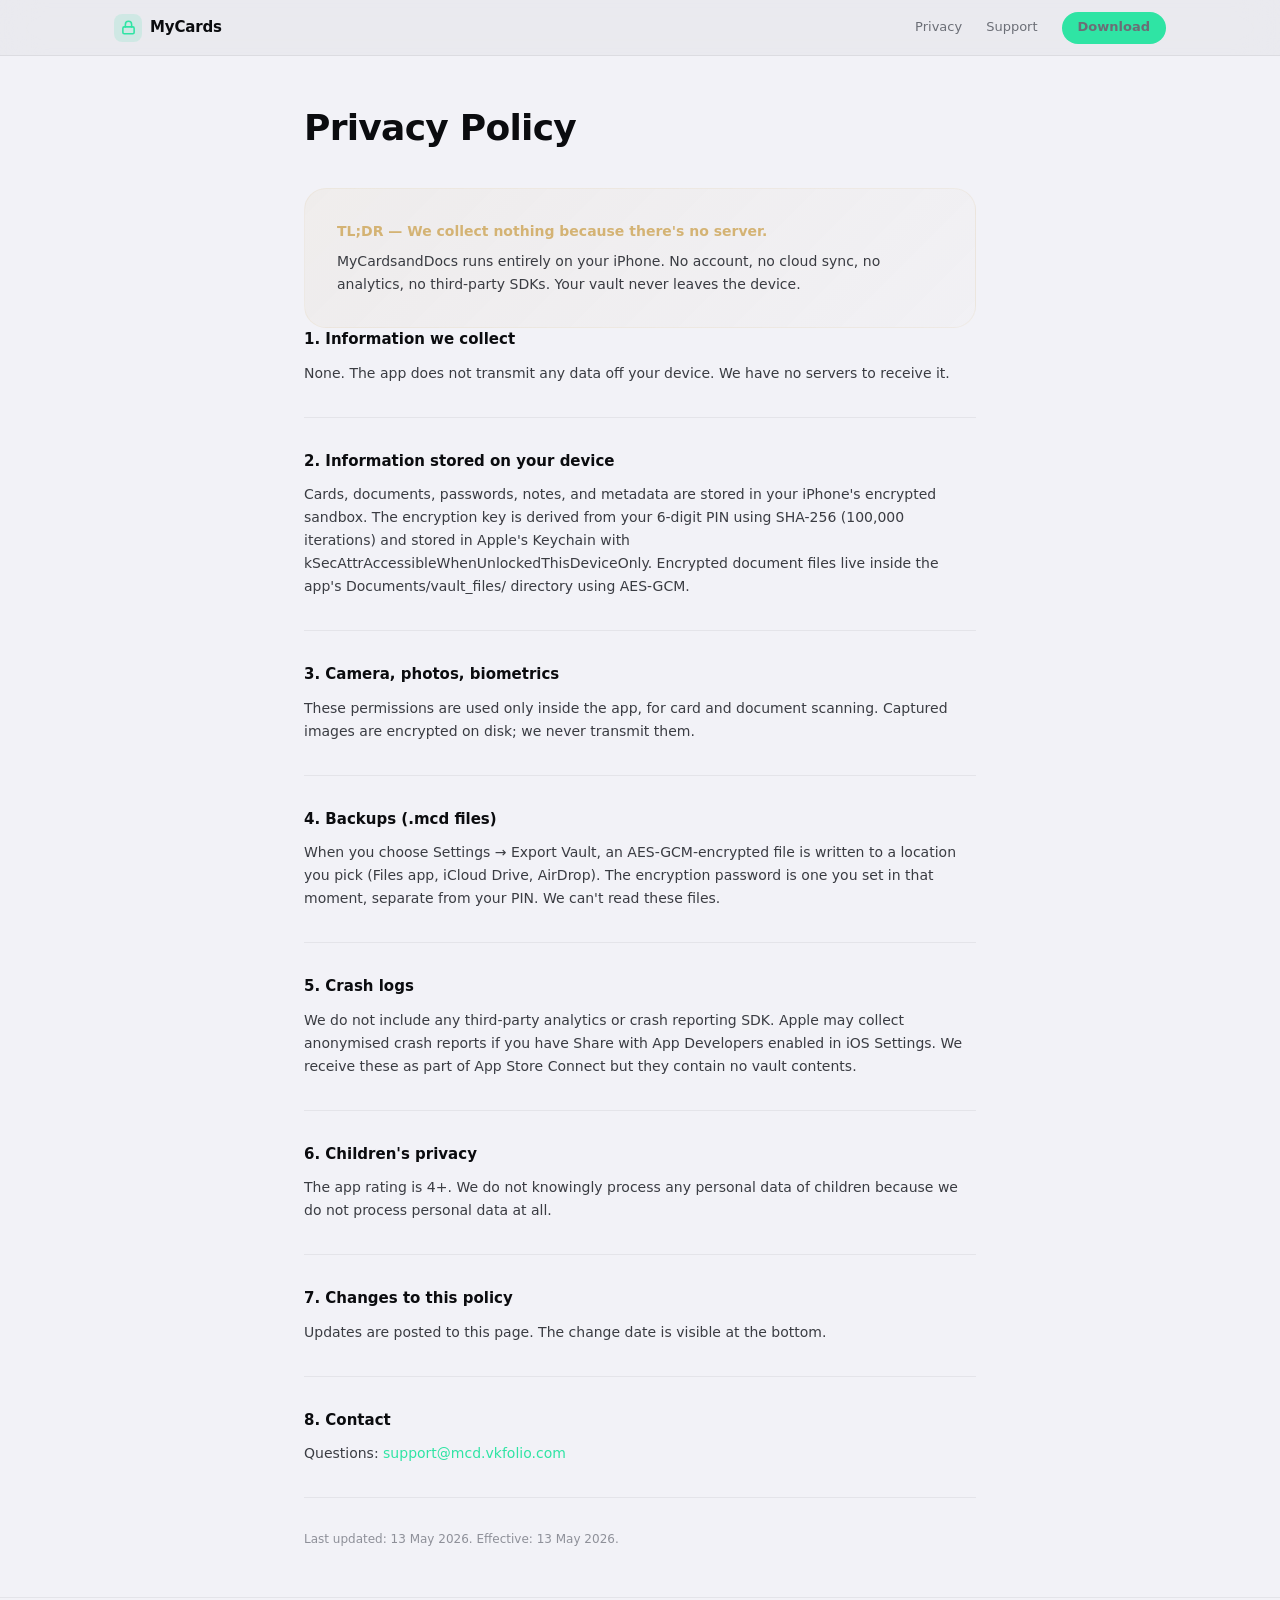
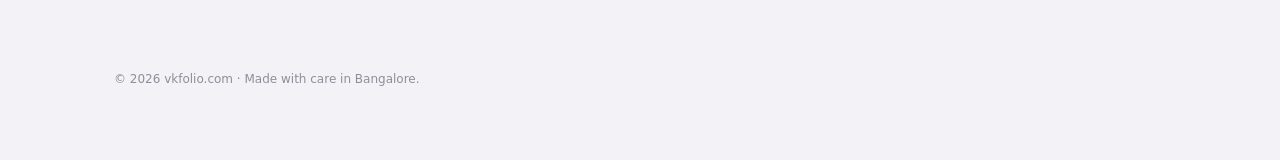
==== privacy.html @ 216500b8 "init" ====
<!DOCTYPE html>
<html lang="en">
<head>
  <meta charset="UTF-8">
  <meta name="viewport" content="width=device-width, initial-scale=1.0">
  <title>Privacy Policy — MyCardsandDocs</title>
  <meta name="description" content="We collect nothing because there's no server. MyCardsandDocs runs entirely on your iPhone.">
  <link rel="icon" href="img/apple-touch-icon.png">
  <link rel="apple-touch-icon" href="img/apple-touch-icon.png">
  <link rel="stylesheet" href="style.css">
</head>
<body>

  <!-- Navbar -->
  <nav class="navbar scrolled">
    <div class="container">
      <a href="/" class="nav-logo">
        <span class="icon"><svg viewBox="0 0 24 24" fill="none" stroke="currentColor" stroke-width="2.5" stroke-linecap="round" stroke-linejoin="round"><rect x="3" y="11" width="18" height="11" rx="2" ry="2"></rect><path d="M7 11V7a5 5 0 0 1 10 0v4"></path></svg></span>
        MyCards
      </a>
      <div class="nav-links">
        <a href="/privacy">Privacy</a>
        <a href="/support">Support</a>
        <a href="https://apps.apple.com/us/app/mycardsanddocs/id6746961420" target="_blank" rel="noopener noreferrer" class="nav-cta">Download</a>
      </div>
      <button class="hamburger" onclick="document.querySelector('.nav-overlay').classList.toggle('open')" aria-label="Menu">
        <svg viewBox="0 0 24 24" fill="none" stroke="currentColor" stroke-width="2"><path d="M3 12h18M3 6h18M3 18h18"></path></svg>
      </button>
    </div>
  </nav>

  <div class="nav-overlay">
    <button class="close" onclick="document.querySelector('.nav-overlay').classList.remove('open')" aria-label="Close">
      <svg viewBox="0 0 24 24" fill="none" stroke="currentColor" stroke-width="2"><path d="M18 6L6 18M6 6l12 12"></path></svg>
    </button>
    <a href="/" onclick="document.querySelector('.nav-overlay').classList.remove('open')">Home</a>
    <a href="/privacy" onclick="document.querySelector('.nav-overlay').classList.remove('open')">Privacy</a>
    <a href="/support" onclick="document.querySelector('.nav-overlay').classList.remove('open')">Support</a>
    <a href="/terms" onclick="document.querySelector('.nav-overlay').classList.remove('open')">Terms</a>
    <a href="https://apps.apple.com/us/app/mycardsanddocs/id6746961420" target="_blank" rel="noopener noreferrer" class="nav-cta">Download on the App Store</a>
  </div>

  <main>
    <div class="container container-narrow">
      <div class="page-header">
        <h1 class="reveal">Privacy Policy</h1>
      </div>

      <div class="panel-gold reveal">
        <p style="font-size:14px;font-weight:600;color:var(--gold);margin-bottom:8px">TL;DR — We collect nothing because there's no server.</p>
        <p style="font-size:14px;color:var(--ink-1);line-height:1.6">MyCardsandDocs runs entirely on your iPhone. No account, no cloud sync, no analytics, no third-party SDKs. Your vault never leaves the device.</p>
      </div>

      <div class="page-section reveal">
        <h2>1. Information we collect</h2>
        <p>None. The app does not transmit any data off your device. We have no servers to receive it.</p>
      </div>

      <div class="page-section reveal">
        <h2>2. Information stored on your device</h2>
        <p>Cards, documents, passwords, notes, and metadata are stored in your iPhone's encrypted sandbox. The encryption key is derived from your 6-digit PIN using SHA-256 (100,000 iterations) and stored in Apple's Keychain with kSecAttrAccessibleWhenUnlockedThisDeviceOnly. Encrypted document files live inside the app's Documents/vault_files/ directory using AES-GCM.</p>
      </div>

      <div class="page-section reveal">
        <h2>3. Camera, photos, biometrics</h2>
        <p>These permissions are used only inside the app, for card and document scanning. Captured images are encrypted on disk; we never transmit them.</p>
      </div>

      <div class="page-section reveal">
        <h2>4. Backups (.mcd files)</h2>
        <p>When you choose Settings → Export Vault, an AES-GCM-encrypted file is written to a location you pick (Files app, iCloud Drive, AirDrop). The encryption password is one you set in that moment, separate from your PIN. We can't read these files.</p>
      </div>

      <div class="page-section reveal">
        <h2>5. Crash logs</h2>
        <p>We do not include any third-party analytics or crash reporting SDK. Apple may collect anonymised crash reports if you have Share with App Developers enabled in iOS Settings. We receive these as part of App Store Connect but they contain no vault contents.</p>
      </div>

      <div class="page-section reveal">
        <h2>6. Children's privacy</h2>
        <p>The app rating is 4+. We do not knowingly process any personal data of children because we do not process personal data at all.</p>
      </div>

      <div class="page-section reveal">
        <h2>7. Changes to this policy</h2>
        <p>Updates are posted to this page. The change date is visible at the bottom.</p>
      </div>

      <div class="page-section reveal">
        <h2>8. Contact</h2>
        <p>Questions: <a href="mailto:support@mcd.vkfolio.com" style="color:var(--accent)">support@mcd.vkfolio.com</a></p>
      </div>

      <p class="page-date reveal">Last updated: 13 May 2026. Effective: 13 May 2026.</p>
    </div>
  </main>

  <footer class="site-footer" style="margin-top:48px">
    <div class="container">
      <div class="footer-bottom" style="border:none;margin:0;padding:24px 0">
        <p>&copy; 2026 vkfolio.com &middot; Made with care in Bangalore.</p>
      </div>
    </div>
  </footer>

  <script>
    const observer = new IntersectionObserver(function(entries) {
      entries.forEach(function(entry) {
        if (entry.isIntersecting) { entry.target.classList.add('visible'); observer.unobserve(entry.target); }
      });
    }, { threshold: 0.1 });
    document.querySelectorAll('.reveal').forEach(function(el) { observer.observe(el); });
  </script>
</body>
</html>
---- style.css ----
/* ============================================
   MyCardsandDocs — Static Site Stylesheet
   ============================================ */

/* --- CSS Variables --- */
:root {
  --bg-0: #07080B;
  --bg-1: #0E1014;
  --bg-2: #16181F;
  --line: rgba(255,255,255,0.06);
  --line-strong: rgba(255,255,255,0.10);
  --ink-0: #F5F6F7;
  --ink-1: #C9CBD1;
  --ink-2: #8A8D96;
  --ink-3: #5B5E66;
  --accent: #2FE4A4;
  --accent-deep: #0B8C66;
  --accent-soft: rgba(47,228,164,0.14);
  --gold: #D4B374;
  --plum: #8B5CF6;
  --ruby: #F26D6D;
  --steel: #6B8AFF;
  --space-xs: 4px;
  --space-sm: 8px;
  --space-md: 12px;
  --space-lg: 16px;
  --space-xl: 20px;
  --space-xxl: 32px;
  --space-xxxl: 64px;
  --font: -apple-system, "SF Pro Display", "Inter", system-ui, sans-serif;
  --radius-pill: 9999px;
  --radius-card: 22px;
  --radius-sm: 12px;
}

@media (prefers-color-scheme: light) {
  :root {
    --bg-0: #F2F2F7;
    --bg-1: #FFFFFF;
    --bg-2: #E8E8ED;
    --ink-0: #0B0C0F;
    --ink-1: #3A3C42;
    --ink-2: #6B6E76;
    --ink-3: #8E9099;
    --line: rgba(0,0,0,0.06);
    --line-strong: rgba(0,0,0,0.10);
  }
}

/* --- Reset & Base --- */
*, *::before, *::after { box-sizing: border-box; margin: 0; }
html { -webkit-font-smoothing: antialiased; -moz-osx-font-smoothing: grayscale; scroll-behavior: smooth; }
body { font-family: var(--font); background: var(--bg-0); color: var(--ink-1); line-height: 1.55; font-size: 15px; }
a { color: inherit; text-decoration: none; }
img { max-width: 100%; height: auto; display: block; }
ul { list-style: none; padding: 0; }
::selection { background: var(--accent-soft); color: var(--accent); }
:focus-visible { outline: 2px solid var(--accent); outline-offset: 2px; }

/* --- Layout --- */
.container { width: 100%; max-width: 1100px; margin: 0 auto; padding: 0 24px; }
.container-narrow { max-width: 720px; }

/* --- Components: Panel --- */
.panel {
  background: linear-gradient(135deg, rgba(255,255,255,0.04), rgba(255,255,255,0.01));
  border: 1px solid var(--line);
  backdrop-filter: blur(20px); -webkit-backdrop-filter: blur(20px);
  border-radius: var(--radius-card); padding: var(--space-xxl);
}
.panel-gold {
  background: linear-gradient(135deg, rgba(212,179,116,0.08), rgba(212,179,116,0.02));
  border: 1px solid rgba(212,179,116,0.12); border-radius: var(--radius-card);
  padding: var(--space-xxl);
}
.panel-warn {
  background: linear-gradient(135deg, rgba(242,109,109,0.06), rgba(242,109,109,0.02));
  border: 1px solid rgba(242,109,109,0.12); border-radius: var(--radius-card);
  padding: var(--space-xxl);
}

/* --- Components: Trust chip --- */
.chip {
  display: inline-flex; align-items: center; gap: 6px;
  padding: 6px 14px; border-radius: var(--radius-pill);
  background: var(--bg-2); border: 1px solid var(--line);
  font-size: 12px; color: var(--ink-2); white-space: nowrap;
}
.chip svg { width: 14px; height: 14px; flex-shrink: 0; }

/* --- Components: Device frame --- */
.device-frame {
  border-radius: 38px; border: 1px solid var(--line-strong);
  overflow: hidden; position: relative;
  box-shadow: 0 0 80px rgba(47,228,164,0.10), 0 20px 40px rgba(0,0,0,0.4);
}

/* --- Navbar --- */
.navbar {
  position: fixed; top: 0; left: 0; right: 0; z-index: 70;
  height: 56px; display: flex; align-items: center;
  transition: background 0.3s, border-color 0.3s;
  border-bottom: 1px solid transparent;
}
.navbar.scrolled {
  background: color-mix(in srgb, var(--bg-2) 80%, transparent);
  backdrop-filter: blur(20px); -webkit-backdrop-filter: blur(20px);
  border-bottom-color: var(--line);
}
.navbar .container { display: flex; align-items: center; justify-content: space-between; }
.nav-logo { display: flex; align-items: center; gap: 8px; font-weight: 700; font-size: 15px; color: var(--ink-0); letter-spacing: -0.01em; }
.nav-logo .icon { width: 28px; height: 28px; border-radius: 8px; background: var(--accent-soft); display: flex; align-items: center; justify-content: center; }
.nav-logo .icon svg { width: 15px; height: 15px; color: var(--accent); }
.nav-links { display: flex; align-items: center; gap: 24px; }
.nav-links a { font-size: 13px; color: var(--ink-2); transition: color 0.2s; }
.nav-links a:hover { color: var(--ink-0); }
.nav-cta {
  display: inline-flex; align-items: center; height: 32px; padding: 0 16px;
  border-radius: var(--radius-pill); background: var(--accent); color: var(--bg-0);
  font-size: 12px; font-weight: 600; transition: filter 0.2s;
}
.nav-cta:hover { filter: brightness(1.1); }
.hamburger { display: none; background: none; border: none; color: var(--ink-1); cursor: pointer; padding: 4px; }
.hamburger svg { width: 22px; height: 22px; }

/* Mobile nav overlay */
.nav-overlay {
  display: none; position: fixed; inset: 0; z-index: 100;
  background: color-mix(in srgb, var(--bg-0) 95%, transparent);
  backdrop-filter: blur(20px); flex-direction: column;
  align-items: center; justify-content: center; gap: 32px;
}
.nav-overlay.open { display: flex; }
.nav-overlay a { font-size: 20px; color: var(--ink-0); font-weight: 500; }
.nav-overlay .nav-cta { height: 44px; padding: 0 28px; font-size: 14px; }
.nav-overlay .close { position: absolute; top: 16px; right: 20px; background: none; border: none; color: var(--ink-1); cursor: pointer; }
.nav-overlay .close svg { width: 24px; height: 24px; }

/* --- Hero --- */
.hero { padding-top: 100px; padding-bottom: 48px; }
.hero-grid { display: grid; grid-template-columns: 1fr 1fr; gap: 48px; align-items: center; }
.hero h1 { font-size: clamp(28px, 4vw, 46px); line-height: 1.1; letter-spacing: -0.02em; font-weight: 700; color: var(--ink-0); }
.hero p { margin-top: 16px; font-size: 16px; line-height: 1.6; max-width: 480px; }
.hero-actions { margin-top: 24px; display: flex; align-items: center; gap: 16px; flex-wrap: wrap; }
.hero-actions a.learn-more { font-size: 13px; color: var(--ink-2); transition: color 0.2s; }
.hero-actions a.learn-more:hover { color: var(--accent); }
.hero-trust { margin-top: 24px; display: flex; flex-wrap: wrap; gap: 8px; }
.hero-visual { display: flex; justify-content: center; position: relative; }
.hero-visual .glow {
  position: absolute; inset: -20px; border-radius: 50%;
  background: radial-gradient(circle, rgba(47,228,164,0.12) 0%, transparent 70%);
  pointer-events: none;
}
.hero-visual .device-frame { max-width: 280px; transform: rotate(4deg); }

/* --- Feature Grid --- */
.features { padding: 48px 0; }
.feature-grid { display: grid; grid-template-columns: repeat(3, 1fr); gap: 12px; }
.feature-grid .panel { transition: border-color 0.2s; }
.feature-grid .panel:hover { border-color: var(--line-strong); }
.feature-grid .icon { width: 32px; height: 32px; margin-bottom: 14px; display: flex; align-items: center; }
.feature-grid .icon svg { width: 28px; height: 28px; }
.feature-grid h3 { font-size: 14px; font-weight: 600; color: var(--ink-0); margin-bottom: 6px; }
.feature-grid p { font-size: 13px; color: var(--ink-2); line-height: 1.6; }

/* --- How Private --- */
.private { padding: 24px 0 48px; }
.private h2 { font-size: clamp(20px, 3vw, 28px); font-weight: 700; color: var(--ink-0); letter-spacing: -0.02em; margin-bottom: 20px; }
.private-grid { display: grid; grid-template-columns: 1fr 1fr; gap: 24px; }
.private-grid h4 { font-size: 11px; font-weight: 600; text-transform: uppercase; letter-spacing: 0.08em; margin-bottom: 10px; }
.private-grid h4.gold { color: var(--gold); }
.private-grid h4.emerald { color: var(--accent); }
.private-grid ul { display: flex; flex-direction: column; gap: 8px; }
.private-grid li { font-size: 13px; color: var(--ink-2); display: flex; gap: 8px; }
.private-grid li .check { color: var(--accent); flex-shrink: 0; }
.private .caption { margin-top: 16px; padding-top: 16px; border-top: 1px solid var(--line); font-size: 12px; color: var(--ink-3); }
.private .caption a { color: var(--accent); }
.private .caption a:hover { text-decoration: underline; }

/* --- Screenshot Carousel --- */
.carousel { padding: 24px 0 48px; }
.carousel h2 { font-size: clamp(20px, 3vw, 28px); font-weight: 700; color: var(--ink-0); letter-spacing: -0.02em; margin-bottom: 20px; }
.carousel-track {
  display: flex; gap: 16px; overflow-x: auto;
  scroll-snap-type: x mandatory; scroll-behavior: smooth;
  padding-bottom: 12px; scrollbar-width: none;
}
.carousel-track::-webkit-scrollbar { display: none; }
.carousel-item {
  flex-shrink: 0; width: 180px; scroll-snap-align: start;
  position: relative;
}
.carousel-item .glow-wrap { position: relative; }
.carousel-item .glow-wrap::before {
  content: ''; position: absolute; inset: -12px; border-radius: 50%;
  background: radial-gradient(circle, rgba(47,228,164,0.08) 0%, transparent 70%);
  pointer-events: none;
}
.carousel-item img { border-radius: 24px; border: 1px solid var(--line-strong); width: 100%; }
.carousel-item .cap { margin-top: 10px; }
.carousel-item .cap strong { display: block; font-size: 13px; font-weight: 600; color: var(--ink-0); }
.carousel-item .cap span { font-size: 12px; color: var(--ink-3); }

/* --- Why Exists --- */
.closer { padding: 24px 0 48px; }
.closer .panel { max-width: 680px; }
.closer p { font-size: 16px; line-height: 1.7; color: var(--ink-1); }

/* --- Footer --- */
.site-footer { border-top: 1px solid var(--line); margin-top: 32px; }
.site-footer .container { padding-top: 48px; padding-bottom: 48px; }
.footer-grid { display: grid; grid-template-columns: repeat(3, 1fr); gap: 32px; }
.footer-grid h4 { font-size: 13px; font-weight: 600; color: var(--ink-0); margin-bottom: 14px; }
.footer-grid li { margin-bottom: 8px; }
.footer-grid a, .footer-grid span { font-size: 13px; color: var(--ink-2); transition: color 0.2s; }
.footer-grid a:hover { color: var(--ink-0); }
.footer-grid a.emerald:hover { color: var(--accent); }
.footer-bottom { margin-top: 40px; padding-top: 20px; border-top: 1px solid var(--line); }
.footer-bottom p { font-size: 12px; color: var(--ink-3); }

/* --- Content Pages (Privacy/Support/Terms) --- */
.page-header { padding-top: 100px; padding-bottom: 32px; }
.page-header h1 { font-size: clamp(26px, 4vw, 36px); font-weight: 700; color: var(--ink-0); letter-spacing: -0.02em; }
.page-section { margin-bottom: 32px; padding-bottom: 32px; border-bottom: 1px solid var(--line); }
.page-section:last-child { border-bottom: none; }
.page-section h2 { font-size: 15px; font-weight: 600; color: var(--ink-0); margin-bottom: 10px; }
.page-section h3 { font-size: 14px; font-weight: 600; color: var(--ink-1); margin: 16px 0 8px; }
.page-section p, .page-section li { font-size: 14px; line-height: 1.65; color: var(--ink-1); }
.page-section ul { list-style: none; margin-top: 8px; }
.page-section ul li { position: relative; padding-left: 16px; margin-bottom: 6px; }
.page-section ul li::before { content: '\2022'; position: absolute; left: 0; color: var(--ink-3); }
.page-date { font-size: 12px; color: var(--ink-3); margin-top: 8px; }

/* --- FAQ Accordion (details/summary) --- */
details { border: 1px solid var(--line); border-radius: var(--radius-card); margin-bottom: 10px; overflow: hidden; }
details[open] { border-color: var(--line-strong); }
summary {
  display: flex; align-items: center; justify-content: space-between;
  padding: 16px 20px; cursor: pointer; font-size: 14px; font-weight: 500;
  color: var(--ink-0); list-style: none; user-select: none;
}
summary::-webkit-details-marker { display: none; }
summary .chevron { transition: transform 0.2s; color: var(--ink-3); flex-shrink: 0; }
details[open] summary .chevron { transform: rotate(180deg); }
details .faq-body { padding: 0 20px 16px; font-size: 14px; line-height: 1.65; color: var(--ink-1); border-top: 1px solid var(--line); padding-top: 12px; margin-top: 0; }

/* --- CTA Section --- */
.cta-section { padding: 48px 0; text-align: center; }
.cta-section h2 { font-size: clamp(20px, 3vw, 28px); font-weight: 700; color: var(--ink-0); letter-spacing: -0.02em; }
.cta-section p { font-size: 15px; color: var(--ink-2); margin-top: 8px; max-width: 440px; margin-left: auto; margin-right: auto; }
.cta-section .badge-wrap { margin-top: 20px; }

/* --- Tables --- */
table { width: 100%; border-collapse: collapse; margin-top: 12px; font-size: 13px; }
th, td { padding: 10px 12px; text-align: left; border: 1px solid var(--line); }
th { font-weight: 600; color: var(--ink-0); background: var(--bg-2); }
td { color: var(--ink-2); }
tr:nth-child(even) td { background: rgba(255,255,255,0.02); }

/* --- Animations (scroll reveal) --- */
.reveal { opacity: 0; transform: translateY(16px); transition: opacity 0.6s ease-out, transform 0.6s ease-out; }
.reveal.visible { opacity: 1; transform: translateY(0); }

/* --- Responsive --- */
@media (max-width: 768px) {
  .hero-grid { grid-template-columns: 1fr; text-align: center; }
  .hero-visual { order: -1; }
  .hero-visual .device-frame { max-width: 220px; }
  .hero-actions { justify-content: center; }
  .hero-trust { justify-content: center; }
  .feature-grid { grid-template-columns: 1fr; }
  .private-grid { grid-template-columns: 1fr; }
  .footer-grid { grid-template-columns: 1fr; gap: 24px; }
  .nav-links { display: none; }
  .hamburger { display: block; }
  .carousel-item { width: 160px; }
}

@media (prefers-reduced-motion: reduce) {
  .reveal { transition: none; opacity: 1; transform: none; }
  html { scroll-behavior: auto; }
}
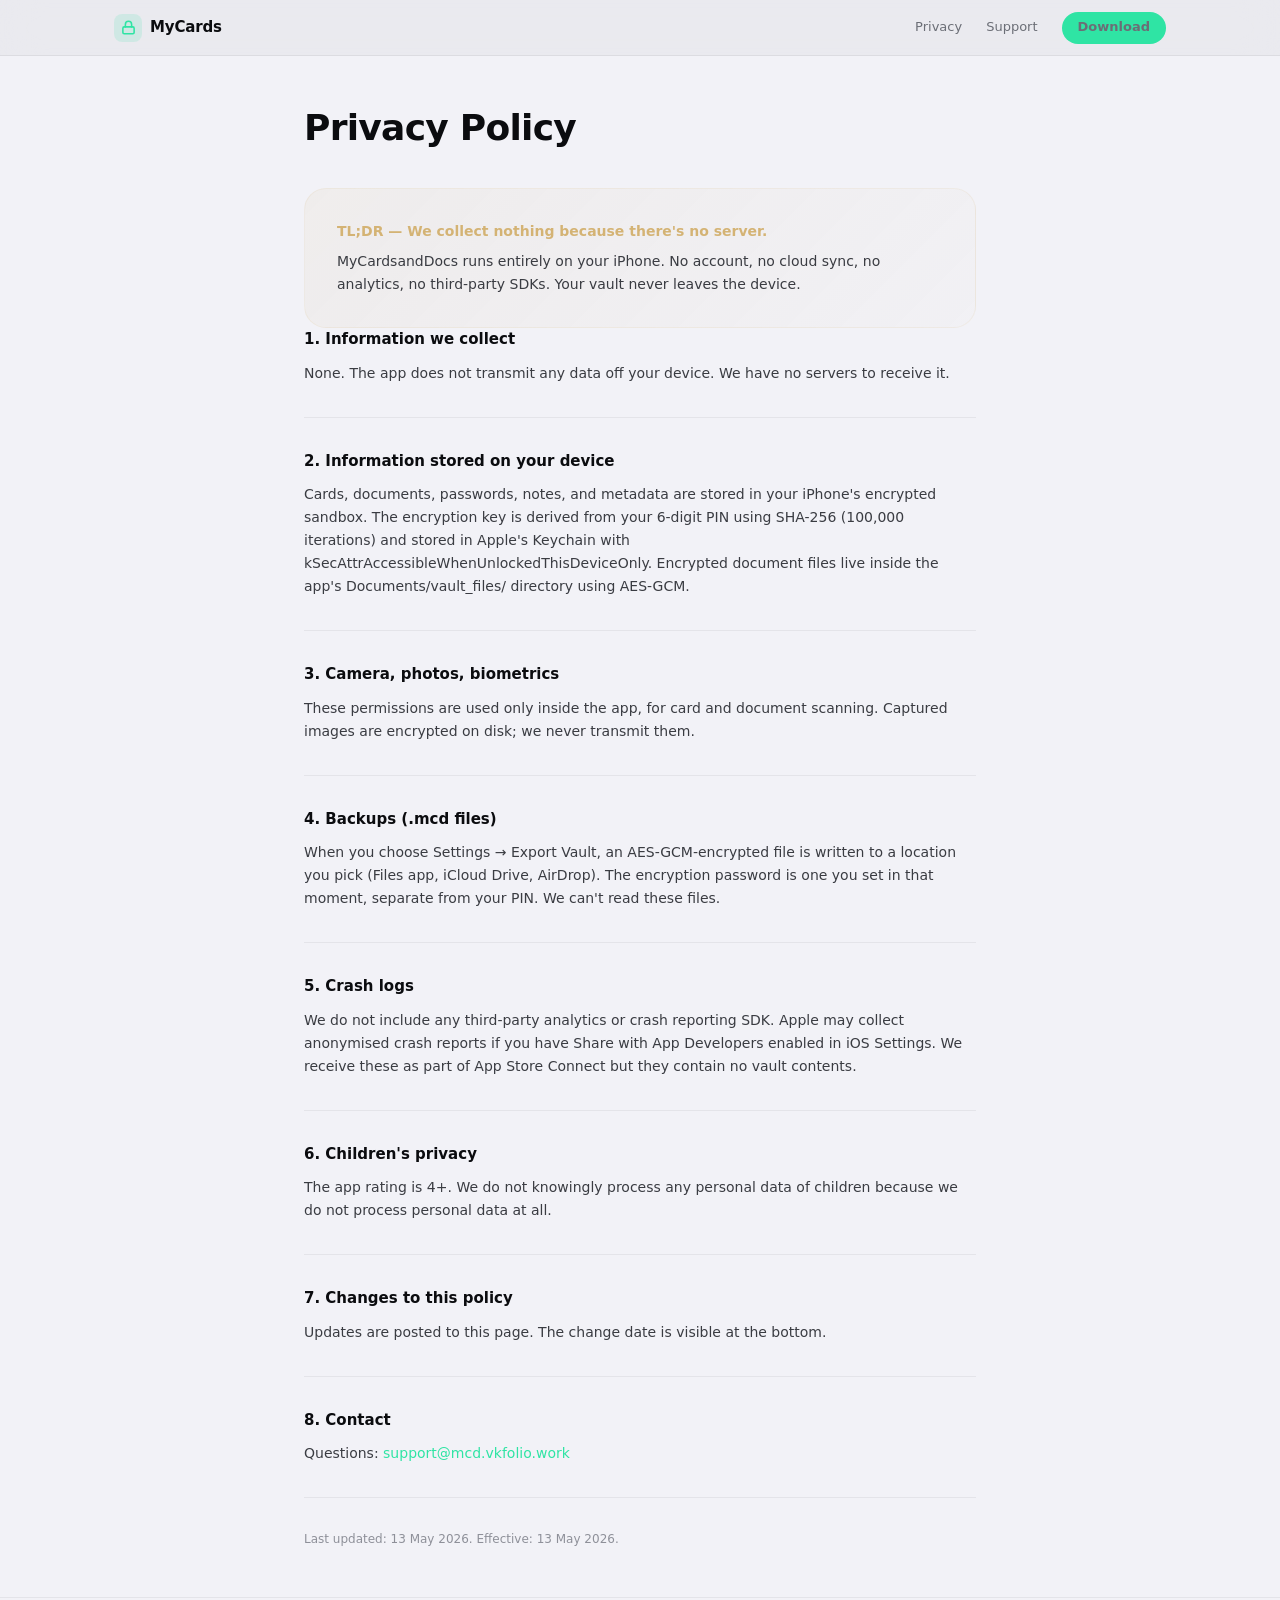
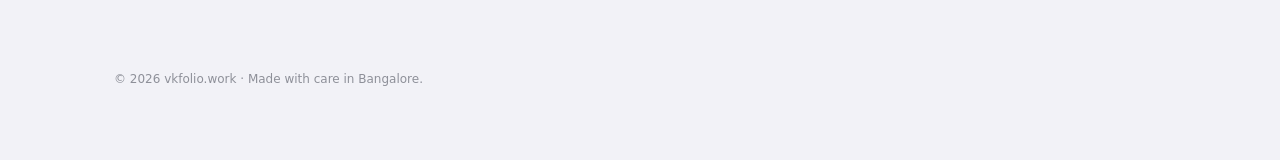
==== commit 8c31a0f0: "latest" ====
--- a/privacy.html
+++ b/privacy.html
@@ -88,7 +88,7 @@
 
       <div class="page-section reveal">
         <h2>8. Contact</h2>
-        <p>Questions: <a href="mailto:support@mcd.vkfolio.com" style="color:var(--accent)">support@mcd.vkfolio.com</a></p>
+        <p>Questions: <a href="mailto:support@mcd.vkfolio.work" style="color:var(--accent)">support@mcd.vkfolio.work</a></p>
       </div>
 
       <p class="page-date reveal">Last updated: 13 May 2026. Effective: 13 May 2026.</p>
@@ -98,7 +98,7 @@
   <footer class="site-footer" style="margin-top:48px">
     <div class="container">
       <div class="footer-bottom" style="border:none;margin:0;padding:24px 0">
-        <p>&copy; 2026 vkfolio.com &middot; Made with care in Bangalore.</p>
+        <p>&copy; 2026 vkfolio.work &middot; Made with care in Bangalore.</p>
       </div>
     </div>
   </footer>
